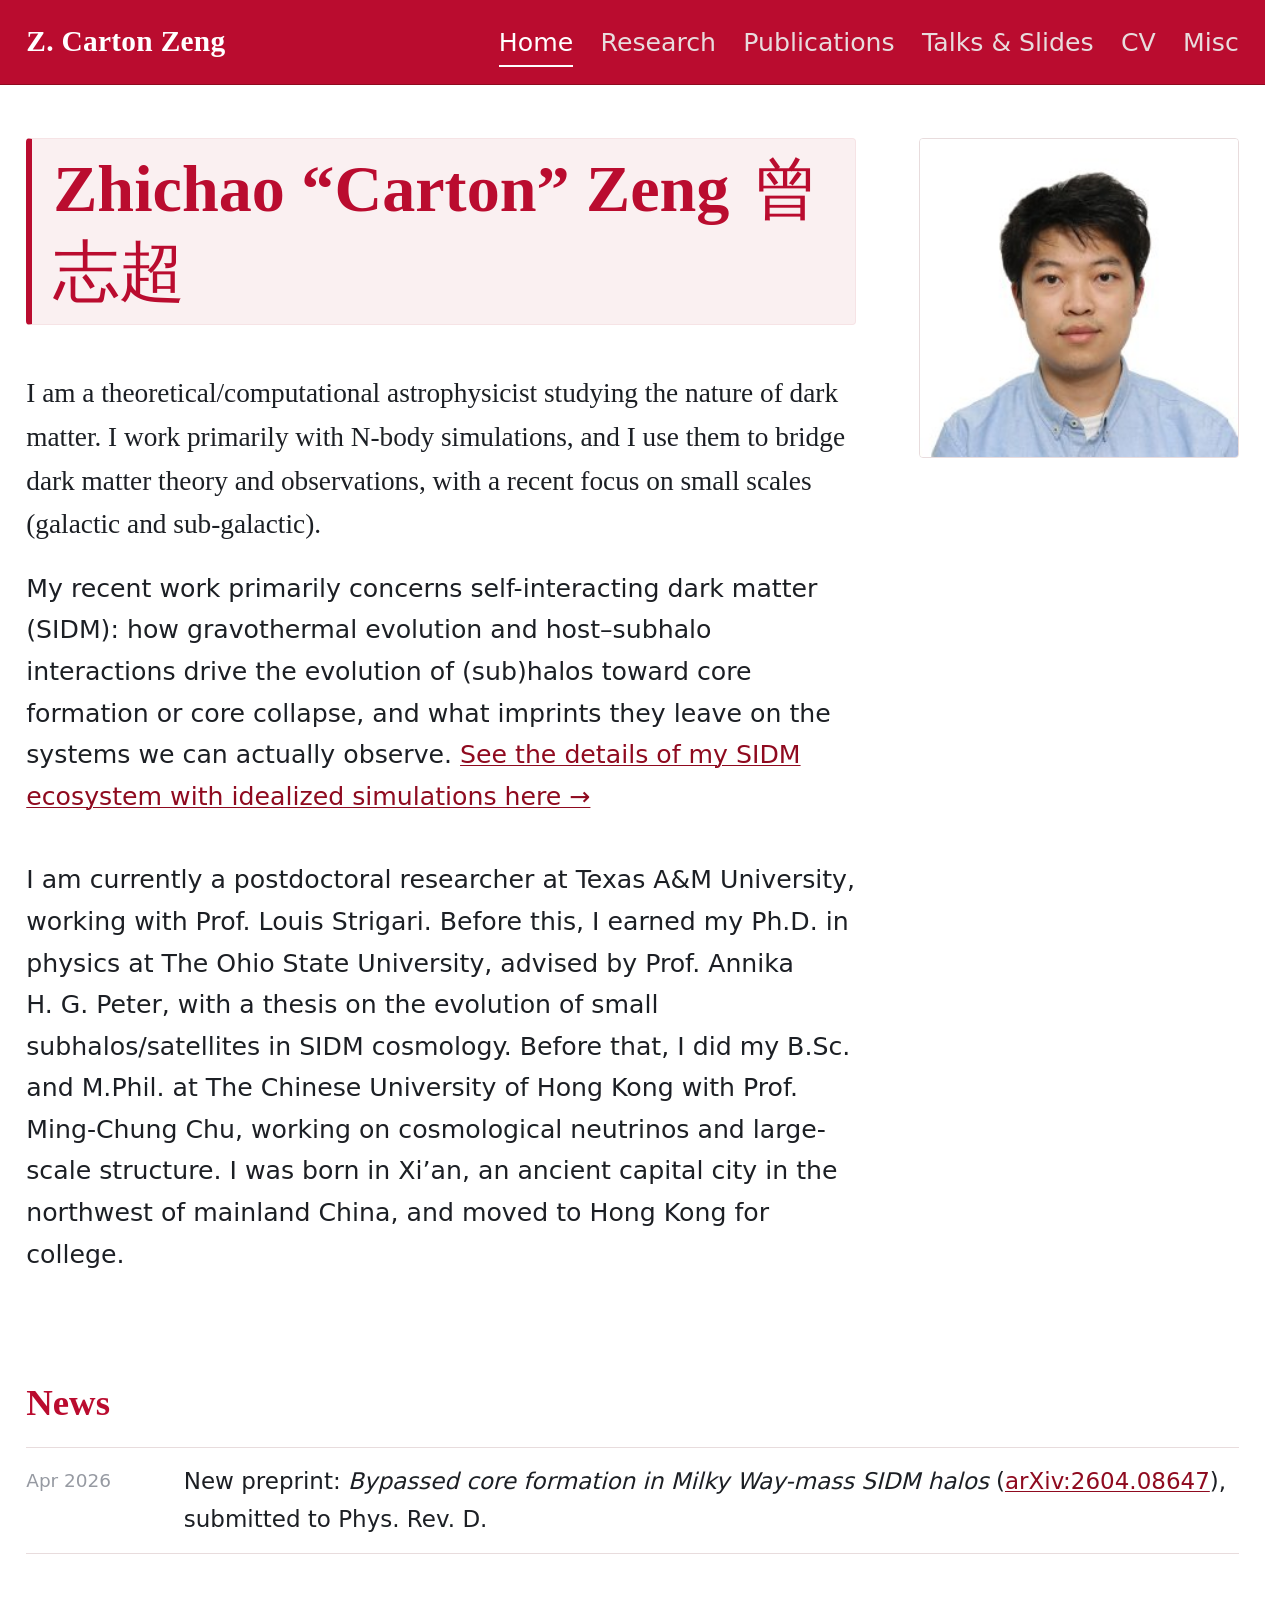
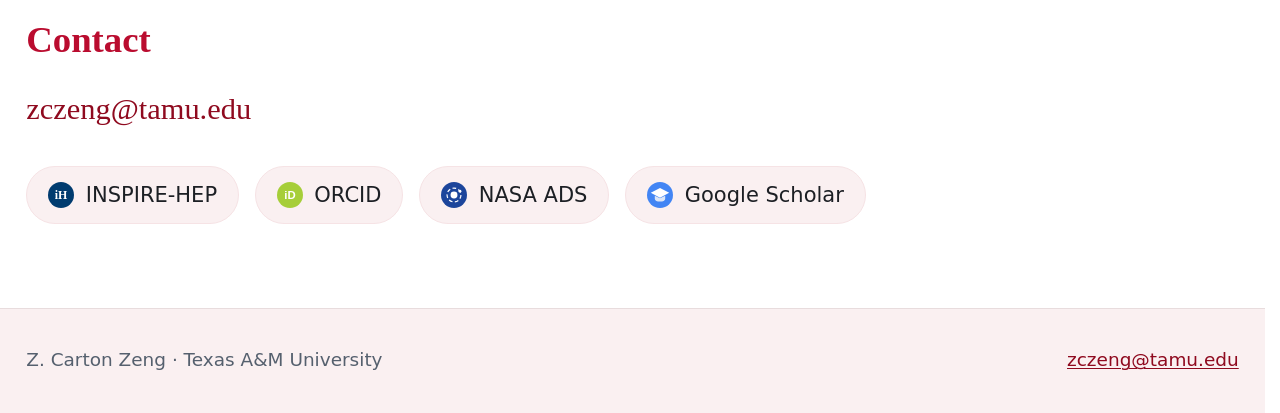
==== index.html @ 2c494b12 "Initial commit: static academic site (Home, Research, Publications, Talks, CV, Misc) Co-authored-by:" ====
<!DOCTYPE html>
<html lang="en">
<head>
<meta charset="utf-8">
<meta name="viewport" content="width=device-width, initial-scale=1">
<title>Z. Carton Zeng</title>
<meta name="description" content="Zhichao (Carton) Zeng — theoretical astrophysicist at Texas A&amp;M University studying self-interacting dark matter with simulations, bridging theory and observations of small-scale structure.">
<link rel="stylesheet" href="assets/css/site.css">
</head>
<body>

<header class="site-header">
  <div class="wrap-wide">
    <a class="brand" href="index.html">Z. Carton Zeng</a>
    <nav class="site-nav" aria-label="Main">
      <a href="index.html" aria-current="page">Home</a>
      <a href="research.html">Research</a>
      <a href="publications.html">Publications</a>
      <a href="talks.html">Talks &amp; Slides</a>
      <a href="cv.html">CV</a>
      <a href="misc.html">Misc</a>
    </nav>
  </div>
</header>

<main>
  <div class="wrap-wide">

    <section class="hero">
      <div>
        <h1>Zhichao &ldquo;Carton&rdquo; Zeng <span class="zh-name" lang="zh-Hans">曾志超</span></h1>

        <p class="hero-lede">
          I am a theoretical/computational astrophysicist studying the nature of dark
          matter. I work primarily with N-body simulations, and I use them to bridge
          dark matter theory and observations, with a recent focus on small scales
          (galactic and sub-galactic).
        </p>

        <p>
          My recent work primarily concerns self-interacting dark matter (SIDM): how
          gravothermal evolution and host&ndash;subhalo interactions drive the evolution
          of (sub)halos toward core formation or core collapse, and what imprints they
          leave on the systems we can actually observe.
          <a href="research.html">See the details of my SIDM ecosystem with idealized simulations here &rarr;</a>
        </p>

        <p>
          I am currently a postdoctoral researcher at Texas A&amp;M University, working with
          Prof. Louis Strigari. Before this, I earned my Ph.D. in physics at The Ohio State
          University, advised by Prof. Annika H.&nbsp;G. Peter, with a thesis on the evolution
          of small subhalos/satellites in SIDM cosmology. Before that, I did my B.Sc. and
          M.Phil. at The Chinese University of Hong Kong with Prof. Ming-Chung Chu, working
          on cosmological neutrinos and large-scale structure. I was born in Xi&rsquo;an, an
          ancient capital city in the northwest of mainland China, and moved to Hong Kong
          for college.
        </p>
      </div>
      <img class="portrait" src="assets/img/portrait.jpg" alt="Portrait of Zhichao Zeng">
    </section>

    <h2>News</h2>
    <ul class="news">
      <li>
        <time datetime="2026-04">Apr 2026</time>
        <span>New preprint: <em>Bypassed core formation in Milky Way-mass SIDM halos</em>
        (<a href="https://arxiv.org/abs/2604.08647">arXiv:2604.08647</a>), submitted to Phys. Rev. D.</span>
      </li>
    </ul>

    <h2 id="contact">Contact</h2>
    <p class="contact-email"><a href="mailto:zczeng@tamu.edu">zczeng@tamu.edu</a></p>

    <!-- Icons are hand-drawn inline approximations of each service's mark, so the
         page has no font or CDN dependency. Swap in official SVGs any time. -->
    <ul class="profile-links">
      <li>
        <a href="https://inspirehep.net/authors/1713307?ui-citation-summary=true">
          <svg viewBox="0 0 24 24" aria-hidden="true">
            <circle cx="12" cy="12" r="12" fill="#003b6f"></circle>
            <text x="12" y="16" text-anchor="middle" font-family="Georgia, serif"
                  font-size="11" font-weight="bold" fill="#ffffff">iH</text>
          </svg>
          INSPIRE-HEP
        </a>
      </li>
      <li>
        <a href="https://orcid.org/0000-0002-6008-5144">
          <svg viewBox="0 0 24 24" aria-hidden="true">
            <circle cx="12" cy="12" r="12" fill="#a6ce39"></circle>
            <text x="12" y="16" text-anchor="middle" font-family="Arial, sans-serif"
                  font-size="10.5" font-weight="bold" fill="#ffffff">iD</text>
          </svg>
          ORCID
        </a>
      </li>
      <li>
        <a href="https://ui.adsabs.harvard.edu/search/q=orcid%3A0000-0002-6008-5144&amp;sort=date+desc">
          <svg viewBox="0 0 24 24" aria-hidden="true">
            <circle cx="12" cy="12" r="12" fill="#1c459b"></circle>
            <circle cx="12" cy="12" r="3.2" fill="#ffffff"></circle>
            <circle cx="12" cy="12" r="6.4" fill="none" stroke="#ffffff" stroke-width="1.1"
                    stroke-dasharray="3.5 2.2"></circle>
            <circle cx="17.5" cy="8.5" r="1.3" fill="#ffffff"></circle>
          </svg>
          NASA ADS
        </a>
      </li>
      <li>
        <a href="https://scholar.google.com/citations?user=0csXgCMAAAAJ&amp;hl=en">
          <svg viewBox="0 0 24 24" aria-hidden="true">
            <circle cx="12" cy="12" r="12" fill="#4285f4"></circle>
            <polygon points="12,5.5 3.5,10 12,14.5 20.5,10" fill="#ffffff"></polygon>
            <path d="M7.2 12.6 v3 c0 1.4 2.1 2.5 4.8 2.5 s4.8 -1.1 4.8 -2.5 v-3
                     L12 15.1 Z" fill="#dce6f7"></path>
          </svg>
          Google Scholar
        </a>
      </li>
    </ul>

  </div>
</main>

<footer class="site-footer">
  <div class="wrap-wide">
    <span>Z. Carton Zeng &middot; Texas A&amp;M University</span>
    <span><a href="mailto:zczeng@tamu.edu">zczeng@tamu.edu</a></span>
  </div>
</footer>

</body>
</html>
---- assets/css/site.css ----
/* ==========================================================================
   Zhichao "Carton" Zeng — academic site
   Palette: OSU scarlet + warm gray (a red/gray identity), replacing the
   earlier CV navy blue.
   ========================================================================== */

:root {
  --blue: #ba0c2f;
  --blue-muted: #8f0a1f;
  --blue-soft: #f6e3e5;
  --blue-softer: #faf0f1;

  --ink: #1c1f24;
  --ink-muted: #55606e;
  --ink-faint: #969aa2;
  --rule: #e8dcdd;
  --bg: #ffffff;

  --serif: "Charter", "Bitstream Charter", "Sitka Text", Cambria, Georgia, "Times New Roman", serif;
  --sans: system-ui, -apple-system, "Segoe UI", Roboto, "Helvetica Neue", Arial, sans-serif;
  --mono: ui-monospace, SFMono-Regular, "Cascadia Mono", Consolas, monospace;

  /* Content column caps, in rem so they track the root font size below.
     The layout is fully fluid beneath these caps; they only stop text lines
     from growing unreadably long on big monitors. Widen or narrow the whole
     site by editing these two values. */
  --measure: 62rem;   /* ~1302px at the 21px root size */
  --wide: 90rem;      /* ~1890px */
}

*, *::before, *::after { box-sizing: border-box; }

/* Root font size: every rem-based size on the site scales from this one
   number, so "make everything bigger" is a one-line change. 131.25% = 21px
   (was 18px; bumped +3px / "3号" on request). */
html { font-size: 131.25%; -webkit-text-size-adjust: 100%; scroll-behavior: smooth; scrollbar-gutter: stable; }

body {
  margin: 0;
  background: var(--bg);
  color: var(--ink);
  font-family: var(--sans);
  font-size: calc(1rem + 2px); /* body text +2 on top of the root size */
  line-height: 1.65;
}

/* Anchor targets must clear the sticky header. */
:target { scroll-margin-top: 5.5rem; }

h1, h2, h3, h4 {
  font-family: var(--serif);
  color: var(--blue);
  line-height: 1.25;
  font-weight: 600;
}

/* Page titles: light filled box + dark blue text, distinct from the
   paper-section bars (those are translucent blue with white text). */
h1 {
  font-size: 3.15rem;
  display: inline-block;
  max-width: 100%;
  color: var(--blue);
  background: var(--blue-softer);
  border: 1px solid var(--blue-soft);
  border-left: 6px solid var(--blue);
  padding: .45rem 1.15rem .5rem 1rem;
  border-radius: 4px;
  margin: 0 0 1.15rem;
}
h2 { font-size: 1.75rem; margin: 3rem 0 1rem; }
h3 { font-size: 1.3rem; margin: 0 0 .35rem; color: var(--ink); }

.zh-name { font-weight: 500; margin-left: .35rem; }

a { color: var(--blue-muted); text-decoration-thickness: 1px; text-underline-offset: 2px; }
a:hover { color: var(--blue); }

p { margin: 0 0 1rem; }

hr.rule { border: 0; border-top: 1px solid var(--rule); margin: 3rem 0; }

/* --------------------------------------------------------------- layout -- */

.wrap { max-width: var(--measure); margin: 0 auto; padding: 0 1.25rem; }
.wrap-wide { max-width: var(--wide); margin: 0 auto; padding: 0 1.25rem; }

main { padding: 2.5rem 0 4rem; }

/* ------------------------------------------------------------ site nav -- */

.site-header {
  position: sticky;
  top: 0;
  z-index: 20;
  background: var(--blue);
  border-bottom: 1px solid var(--blue-muted);
}

.site-header .wrap-wide {
  display: flex;
  align-items: baseline;
  justify-content: space-between;
  gap: 1.5rem;
  flex-wrap: wrap;
  padding-top: .8rem;
  padding-bottom: .8rem;
}

.brand {
  font-family: var(--serif);
  font-size: 1.4rem;
  font-weight: 600;
  color: #ffffff;
  text-decoration: none;
  letter-spacing: .01em;
  white-space: nowrap;
}

.site-nav { display: flex; gap: 1.3rem; flex-wrap: wrap; }

.site-nav a {
  font-size: 1.2rem;
  color: #e8dcdd;
  text-decoration: none;
  padding-bottom: 2px;
  border-bottom: 2px solid transparent;
}

.site-nav a:hover { color: #ffffff; }
.site-nav a[aria-current="page"] { color: #ffffff; border-bottom-color: #ffffff; }

/* --------------------------------------------------------------- hero --- */

.hero { display: grid; grid-template-columns: 1fr 320px; gap: 3rem; align-items: start; }

.hero-lede {
  font-family: var(--serif);
  font-size: 1.3rem;
  line-height: 1.6;
  margin: 1.1rem 0 1rem;
}

/* Larger home-page body text with extra breathing room between paragraphs. */
.hero p:not(.hero-lede) {
  font-size: 1.2rem;
  margin-bottom: 2rem;
}

/* Prominent home-page links into the rest of the site. */
.cta-row { display: flex; flex-wrap: wrap; gap: 1rem; margin: 2.25rem 0 .5rem; }

.cta-row a {
  font-family: var(--serif);
  font-size: calc(1.35rem + 9px); /* home page section links; +5 then +4 */
  font-weight: 600;
  color: var(--blue);
  text-decoration: none;
  padding: .7rem 1.5rem;
  border: 1.5px solid var(--blue-soft);
  border-radius: 6px;
  background: var(--blue-softer);
}

.cta-row a:hover { border-color: var(--blue-muted); background: var(--blue-soft); }

.portrait {
  width: 100%;
  aspect-ratio: 1 / 1;
  object-fit: cover;
  border-radius: 4px;
  background: var(--blue-softer);
  border: 1px solid var(--rule);
}

/* ---------------------------------------------------------------- news -- */

.news { list-style: none; padding: 0; margin: 0; }

.news li {
  display: grid;
  grid-template-columns: 6.5rem 1fr;
  gap: 1rem;
  padding: .7rem 0;
  border-top: 1px solid var(--rule);
}

.news li:last-child { border-bottom: 1px solid var(--rule); }
.news time { color: var(--ink-faint); font-size: .88rem; padding-top: .15rem; }

/* ------------------------------------------------------------- contact -- */

.contact-email {
  font-family: var(--serif);
  font-size: 1.45rem;
  margin: 0 0 1.5rem;
}

.contact-email a { text-decoration: none; }
.contact-email a:hover { text-decoration: underline; }

.profile-links { display: flex; flex-wrap: wrap; gap: .75rem; list-style: none; padding: 0; margin: 0; }

.profile-links a {
  display: inline-flex;
  align-items: center;
  gap: .55rem;
  font-size: 1rem;
  padding: .5rem 1rem;
  border: 1px solid var(--blue-soft);
  border-radius: 999px;
  background: var(--blue-softer);
  text-decoration: none;
  color: var(--ink);
}

.profile-links a:hover { border-color: var(--blue-muted); background: var(--blue-soft); }
.profile-links svg { width: 26px; height: 26px; flex: none; }

/* ------------------------------------------------------------- roadmap -- */

.roadmap-figure { margin: 2rem 0 1rem; }

/* Cap near the site's wide column so the corridor between left and right
   boxes has room for edge labels. */
.roadmap-svg {
  width: 100%;
  max-width: 90rem;
  height: auto;
  display: block;
}

.rm-node rect {
  fill: #ffffff;
  stroke: var(--blue-muted);
  stroke-width: 1.5;
  transition: fill .15s ease, stroke-width .15s ease;
}

.rm-node--forthcoming rect { fill: var(--blue-softer); stroke-dasharray: 5 3; }

/* Dashed "side-question" node (open/exploratory, not a link). */
.rm-node--dashed rect {
  fill: #ffffff;
  stroke: var(--ink-faint);
  stroke-width: 1.5;
  stroke-dasharray: 6 5;
}
.rm-node--dashed text { font-family: var(--sans); fill: var(--ink-muted); font-weight: 500; }

/*
  IMPORTANT: do NOT set font-size in CSS px on these SVG texts.
  The SVG uses width:100% + viewBox, so <rect> coordinates scale with the
  page while CSS-px font-size stays fixed on screen. That made every previous
  "shrink the boxes / enlarge the text" pass look like it did nothing (or
  worse: boxes grew, text stayed tiny). Font sizes live as SVG attributes
  in user units so they scale with the geometry.
*/
.rm-node text { font-family: var(--sans); fill: var(--ink); font-weight: 600; }
.rm-node .rm-meta { font-weight: 400; fill: #1a56db; letter-spacing: .02em; }
.rm-node .rm-blurb { font-weight: 400; fill: var(--ink-muted); }
.rm-node { cursor: pointer; }
.rm-node:hover rect { fill: var(--blue-soft); stroke-width: 2.5; }
.rm-node:focus-visible rect { outline: 2px solid var(--blue); outline-offset: 3px; }

.rm-edge { fill: none; stroke: var(--ink-faint); stroke-width: 2.6; }
.rm-edge--dashed { stroke-dasharray: 6 5; }
.rm-edge-label { font-family: var(--mono); fill: var(--blue-muted); }

.roadmap-legend {
  display: flex;
  gap: 1.5rem;
  flex-wrap: wrap;
  font-size: 1rem;
  color: var(--ink-muted);
  margin-top: .5rem;
}

.roadmap-legend span { display: inline-flex; align-items: center; gap: .45rem; }

.legend-swatch { width: 22px; height: 12px; border: 1.5px solid var(--blue-muted); border-radius: 2px; background: #fff; }
.legend-swatch--ongoing { border-style: dashed; }

/* Narrow screens: the diagram is too dense to read, so swap in a linear
   version carrying the same links and the same connector labels. */
.roadmap-list { display: none; list-style: none; padding: 0; margin: 2rem 0; counter-reset: rm; }

.roadmap-list li { position: relative; padding: 0 0 0 1.75rem; margin-bottom: 1.4rem; border-left: 2px solid var(--blue-soft); padding-bottom: .3rem; }
.roadmap-list li::before {
  content: "";
  position: absolute;
  left: -7px; top: .45rem;
  width: 12px; height: 12px;
  border-radius: 50%;
  background: #fff;
  border: 2px solid var(--blue-muted);
}
.roadmap-list li.is-forthcoming::before { background: var(--blue-soft); }
.roadmap-list a { font-weight: 600; text-decoration: none; }
.roadmap-list .rm-list-meta { display: block; font-size: .85rem; color: #1a56db; }
.roadmap-list .rm-list-step { display: inline-block; font-family: var(--mono); font-size: 1rem; color: var(--blue-muted); background: var(--blue-softer); padding: .15rem .5rem; border-radius: 3px; margin-bottom: .25rem; }
.roadmap-list .rm-plus { font-size: 1.35em; font-weight: 700; color: var(--blue); }

/* --------------------------------------------------------------- paper -- */

.paper { padding-top: 1rem; margin-bottom: 3.5rem; }

/* Title spans the full wide column so its colored bar lines up with the
   figure row; meta and prose stay on a readable, wider-than-before column. */
.paper h3 { max-width: 100%; }
.paper .paper-meta,
.paper > p,
.paper .paper-points,
.paper-link-back { max-width: 80rem; }

.paper h3 {
  font-family: var(--serif);
  font-size: 1.75rem;
  color: #fff;
  background: rgba(186, 12, 47, 0.7);  /* scarlet at ~70% */
  padding: .65rem 1rem;
  border-radius: 4px;
  margin: 0 0 .7rem;
}
.paper h3 a { color: inherit; text-decoration: none; }
.paper h3 a:hover { text-decoration: underline; }

.paper-meta { font-size: 1.05rem; color: var(--ink-muted); margin: 0 0 1.1rem; }
.paper-meta strong { color: var(--ink); }

/* Lead-in sentence that links this paper back into the roadmap thread.
   Larger than body, still clearly below the section title (1.75rem). */
.paper-lede { font-weight: 600; color: var(--blue); margin-bottom: .7rem; font-size: 1.28rem; line-height: 1.45; }

/* Research-page opening: a short conversational paragraph (larger than the
   section body below); longer asides live in hover/focus cards on highlighted
   terms. */
.research-intro { max-width: 82rem; margin: 0 0 1.6rem; overflow: visible; font-size: 1.28rem; line-height: 1.6; }
.research-intro p { margin: 0; }

/* Closing pointer to the publications page, styled as a callout. */
.research-outro {
  max-width: 80rem;
  font-size: 1.15rem;
  background: var(--blue-softer);
  border: 1px solid var(--blue-soft);
  border-left: 4px solid var(--blue);
  border-radius: 4px;
  padding: .8rem 1.1rem;
  margin: 1.5rem 0 0;
}

/* Fluorescent highlighter for key phrases in the research intro. */
.hl {
  background: #fde68a;
  padding: .08em .18em;
  border-radius: 3px;
  box-decoration-break: clone;
  -webkit-box-decoration-break: clone;
}

.term {
  position: relative;
  color: var(--blue);
  font-weight: 600;
  border-bottom: 1.5px dotted var(--blue-muted);
  cursor: help;
}

/* Hover cards: warm paper tone + amber accent so they read as "notes",
   distinct from the site's blue prose. */
.term-tip {
  position: absolute;
  left: 0;
  top: calc(100% + .5rem);
  z-index: 30;
  width: max-content;
  max-width: min(30rem, 88vw);
  padding: .85rem 1rem;
  background: #fdfaf3;
  color: var(--ink);
  font-weight: 400;
  font-size: 1rem;
  line-height: 1.55;
  border: 1px solid #eadfc8;
  border-left: 4px solid #c9852b;
  border-radius: 4px;
  box-shadow: 0 10px 28px rgba(28, 31, 36, .14);
  opacity: 0;
  visibility: hidden;
  pointer-events: none;
  transform: translateY(.2rem);
  transition: opacity .14s ease, transform .14s ease, visibility .14s ease;
}

.term-tip--wide { max-width: min(38rem, 88vw); }

/* Q&A-style tooltip (dark matter). */
.term-tip--qa { max-width: min(32rem, 88vw); }

.term-tip-title {
  display: block;
  font-family: var(--sans);
  font-size: .78rem;
  font-weight: 700;
  text-transform: uppercase;
  letter-spacing: .07em;
  color: #a3671b;
  margin-bottom: .45rem;
}

.qa-q {
  display: block;
  font-family: var(--serif);
  font-size: 1.04rem;
  font-weight: 600;
  color: var(--blue);
  margin-top: .65rem;
}

.qa-a {
  display: block;
  font-family: var(--sans);
  font-size: 1rem;
  color: var(--ink);
  margin-top: .2rem;
}

.qa-a em { font-style: italic; color: var(--ink-muted); }

/* Bulleted list inside a tooltip (e.g. the "small-scale anomalies" rundown).
   Uses display:list-item on spans so it stays valid inside the inline .term-tip. */
.tip-list {
  display: block;
  margin: .25rem 0 0;
  padding: 0 0 0 1.15rem;
}
.tip-item {
  display: list-item;
  margin-bottom: .5rem;
  font-family: var(--sans);
  font-size: .98rem;
  line-height: 1.5;
  color: var(--ink);
}
.tip-item:last-child { margin-bottom: 0; }
.tip-item strong {
  font-family: var(--serif);
  font-weight: 600;
  color: var(--blue);
}

.term:hover .term-tip,
.term:focus .term-tip,
.term:focus-within .term-tip {
  opacity: 1;
  visibility: visible;
  pointer-events: auto;
  transform: translateY(0);
}

.term:focus { outline: 2px solid var(--blue-muted); outline-offset: 2px; }

/* Paper takeaways: short sentences, one result per bullet. */
.paper-points { margin: 0 0 1.1rem; padding-left: 1.4rem; }
.paper-points li { margin-bottom: .55rem; line-height: 1.55; }
.paper-points li:last-child { margin-bottom: 0; }

/* Two figures sit side by side by default; a block with three figures gets
   an explicit three-column row whose column widths give the middle figure a
   smaller footprint and the first figure a slightly larger one. */
.paper-figs { display: grid; grid-template-columns: repeat(2, 1fr); gap: 3px; margin: 0 0 1.1rem; }
.paper-figs.figs-3 { grid-template-columns: 1.05fr .85fr 1fr; }

/* 2310 block: fig. 1 widened +5% (1.05×1.05), fig. 3 narrowed −5% (1×0.95). */
.paper-figs.figs-3.figs-3--2310 { grid-template-columns: 1.1025fr .85fr .95fr; }

/* BH block: shrink fig. 1 & 3, enlarge the literature-review fig. 2. */
.paper-figs.figs-3.figs-3--bh { grid-template-columns: .9fr 1.25fr .9fr; }

.paper-figs figure { margin: 0; }

.paper-figs img {
  width: 100%;
  display: block;
  border-radius: 3px;
  background: var(--blue-softer);
  cursor: zoom-in;
}

/* 2412 block: two figures scaled down with room between them. Each figure is
   sized independently so the two (different aspect ratios) line up. */
.paper-figs.figs-2--2412 { gap: 2.5rem; }
.paper-figs.figs-2--2412 img { display: block; margin-inline: auto; }
.paper-figs.figs-2--2412 figure:first-child img { width: 75%; }
.paper-figs.figs-2--2412 figure:last-child img { width: 70%; }

/* Prominent source link under a figure row (e.g. the full tidal-track catalog).
   Styled as a distinct green badge so it reads as a "more data" link rather
   than a plain text link. */
.paper-figs-source {
  margin: 0 0 1.1rem;
  font-size: 1.05rem;
  font-weight: 600;
}
.paper-figs-source a {
  display: inline-block;
  color: #1e6e56;
  background: #eaf4ef;
  border: 1px solid #c4e0d2;
  border-radius: 4px;
  padding: .35rem .7rem;
  text-decoration: none;
}
.paper-figs-source a:hover { background: #dceae2; color: #14503f; text-decoration: underline; }

/* Figure number tag under each image, colored to match the in-text references. */
.fig-tag {
  display: block;
  text-align: center;
  margin-top: .45rem;
  font-size: .92rem;
  font-weight: 600;
}

.paper-link-back { font-size: .85rem; }

/* Standalone full-figure page (e.g. the 2412 tidal-track catalog). */
.tracks-figure { margin: 1.5rem 0 1rem; }
.tracks-figure img {
  width: 100%;
  max-width: 62rem;
  display: block;
  border-radius: 3px;
  background: var(--blue-softer);
  border: 1px solid var(--rule);
  cursor: zoom-in;
}
.tracks-figure figcaption {
  max-width: 62rem;
  font-size: .85rem;
  color: var(--ink-muted);
  margin-top: .55rem;
  text-align: center;
}

/* In-text references to the figure row (left / middle / right), color-coded
   so a reader can jump from a takeaway bullet to the matching figure. */
.fig-ref {
  font-weight: 600;
  font-size: .95em;
  white-space: nowrap;
  border-radius: 3px;
  padding: .04rem .42rem;
}
.fig-ref-left   { color: var(--blue);       background: var(--blue-soft); }
.fig-ref-middle { color: #7a4f00;            background: #faf0d7; }
.fig-ref-right  { color: #5b3e8a;            background: #efeaf7; }

/* ------------------------------------------------------------- wordcloud */

.wordcloud {
  margin: 0 0 2.5rem;
  padding: 1rem;
  border: 1px solid var(--rule);
  border-radius: 4px;
  background: var(--blue-softer);
}

.wordcloud img, .wordcloud svg { width: 100%; height: auto; display: block; }
.wordcloud figcaption { font-size: .82rem; color: var(--ink-muted); margin-top: .6rem; text-align: center; }

/* ------------------------------------------------------- publications --- */

.pub-group-head { display: flex; align-items: baseline; justify-content: space-between; gap: 1rem; flex-wrap: wrap; }
.pub-group-head h2 { margin-bottom: .35rem; }
.pub-count { font-size: .85rem; color: var(--ink-muted); }

/* Month/year stamp used on Publications and CV. */
.page-updated {
  font-size: .92rem;
  color: var(--ink-muted);
  margin: .15rem 0 1.25rem;
}

ol.pubs { padding-left: 1.6rem; margin: 0; }

ol.pubs li { margin-bottom: 1.2rem; line-height: 1.55; }
ol.pubs .pub-title { font-weight: 600; text-decoration: none; }
ol.pubs .pub-title:hover { text-decoration: underline; }
ol.pubs .pub-authors { color: var(--ink-muted); }
ol.pubs .pub-authors strong { color: var(--ink); }
ol.pubs .pub-venue { color: var(--ink-muted); }
ol.pubs .pub-tag {
  font-size: .74rem;
  text-transform: uppercase;
  letter-spacing: .05em;
  color: var(--blue-muted);
  background: var(--blue-softer);
  border: 1px solid var(--blue-soft);
  border-radius: 3px;
  padding: .05rem .4rem;
  white-space: nowrap;
}

/* The record I treat as the reference gets visual priority over the others. */
.pub-source-primary {
  font-weight: 600;
  background: var(--blue-softer);
  border: 1px solid var(--blue-soft);
  border-radius: 4px;
  padding: .1rem .5rem;
  text-decoration: none;
}
.pub-source-primary:hover { border-color: var(--blue-muted); }

/* ------------------------------------------------------------- talks ---- */

.talk-group { margin-bottom: 2.5rem; }
.talk-group h3 {
  font-family: var(--serif);
  color: #5b3e8a;
  font-size: 1.3rem;
  margin-bottom: .75rem;
  background: rgba(91, 62, 138, 0.10);
  padding: .5rem .8rem;
  border-radius: 4px;
}

ul.talks { list-style: none; padding: 0; margin: 0; }

ul.talks li {
  display: grid;
  grid-template-columns: 1fr auto;
  gap: .5rem 1.25rem;
  padding: .55rem 0;
  border-top: 1px solid var(--rule);
  align-items: baseline;
}

ul.talks li:last-child { border-bottom: 1px solid var(--rule); }
ul.talks .talk-kind { font-size: .78rem; text-transform: uppercase; letter-spacing: .05em; color: var(--blue-muted); }
ul.talks .talk-date { color: var(--ink-faint); font-size: .88rem; white-space: nowrap; }
ul.talks .slides-link {
  display: inline-block;
  font-size: 1.05rem;
  font-weight: 600;
  color: var(--blue);
  background: var(--blue-soft);
  border: 1.5px solid var(--blue-muted);
  border-radius: 5px;
  padding: .18rem .7rem;
  margin: .45rem .5rem 0 0;
  text-decoration: none;
}
ul.talks .slides-link:hover { background: var(--blue); color: #fff; }

/* ---------------------------------------------------------------- cv ---- */

.cv-actions { display: flex; gap: .75rem; flex-wrap: wrap; margin-bottom: 1.5rem; }

.btn {
  display: inline-block;
  padding: .5rem 1.1rem;
  border-radius: 4px;
  background: var(--blue);
  color: #fff;
  text-decoration: none;
  font-size: .92rem;
}

.btn:hover { background: var(--blue-muted); color: #fff; }
.btn--ghost { background: transparent; color: var(--blue); border: 1px solid var(--blue-soft); }
.btn--ghost:hover { background: var(--blue-softer); color: var(--blue); }

.pdf-frame { width: 100%; height: 85vh; min-height: 520px; border: 1px solid var(--rule); border-radius: 4px; }

/* --------------------------------------------------------------- misc --- */

.misc-lede {
  font-family: var(--serif);
  font-size: 1.2rem;
  line-height: 1.6;
  margin: 1rem 0 2rem;
}

/* Slightly larger, serif body paragraphs on the Misc page. */
.misc-note {
  font-family: var(--serif);
  font-size: 1.25rem;
  line-height: 1.6;
}

.back-link {
  font-size: 1rem;
  margin: 1.5rem 0 .75rem;
}

.back-link a { color: var(--ink-muted); text-decoration: none; }

.back-link a:hover { color: var(--blue); }

/* ------------------------------------------------------------- footer --- */

.site-footer {
  border-top: 1px solid var(--rule);
  padding: 1.75rem 0;
  font-size: .88rem;
  color: var(--ink-muted);
  background: var(--blue-softer);
}

.site-footer .wrap-wide { display: flex; justify-content: space-between; gap: 1rem; flex-wrap: wrap; }

/* ---------------------------------------------------------- responsive -- */

@media (max-width: 1100px) {
  /* The three-figure row is only legible on wide columns; below this width
     let the figures wrap naturally. */
  .paper-figs,
  .paper-figs.figs-3 { grid-template-columns: repeat(auto-fit, minmax(260px, 1fr)); }
}

@media (max-width: 760px) {
  html { font-size: 118.75%; }  /* ~19px on phones; tracks the +3px bump */
  h1 { font-size: 2.35rem; }
  .hero { grid-template-columns: 1fr; gap: 1.5rem; }
  .portrait { max-width: 200px; }
  .contact-grid { grid-template-columns: 1fr; }
  .stats { gap: 1.5rem; }
  .news li { grid-template-columns: 1fr; gap: .1rem; }
  .roadmap-figure { display: none; }
  .roadmap-list { display: block; }
  .paper-figs,
  .paper-figs.figs-3 { grid-template-columns: 1fr; }
  ul.talks li { grid-template-columns: 1fr; }
}

@media (prefers-reduced-motion: reduce) {
  html { scroll-behavior: auto; }
  * { transition: none !important; }
}

/* ------------------------------------------------------ figure lightbox -- */

.fig-lightbox {
  position: fixed;
  inset: 0;
  z-index: 100;
  display: flex;
  flex-direction: column;
  align-items: center;
  justify-content: flex-start;
  gap: .75rem;
  padding: 2.5rem 1.25rem 1.5rem;
  background: rgba(12, 16, 24, .82);
  backdrop-filter: blur(4px);
  cursor: zoom-out;
  overflow: auto;
}

.fig-lightbox[hidden] { display: none !important; }

.fig-lightbox-img {
  /* Sized in JS to naturalWidth/Height × 1.2; scroll if larger than the viewport. */
  width: auto;
  height: auto;
  max-width: none;
  max-height: none;
  border-radius: 3px;
  background: #fff;
  box-shadow: 0 8px 40px rgba(0, 0, 0, .45);
  cursor: default;
}

.fig-lightbox-close {
  position: absolute;
  top: .7rem;
  right: 1rem;
  border: 0;
  background: transparent;
  color: #fff;
  font-size: 2rem;
  line-height: 1;
  cursor: pointer;
  padding: .25rem .5rem;
}

.fig-lightbox-close:hover { color: #e8dcdd; }

.fig-lightbox-hint {
  margin: 0;
  font-size: .82rem;
  color: rgba(255, 255, 255, .7);
}

body.fig-lightbox-open { overflow: hidden; }
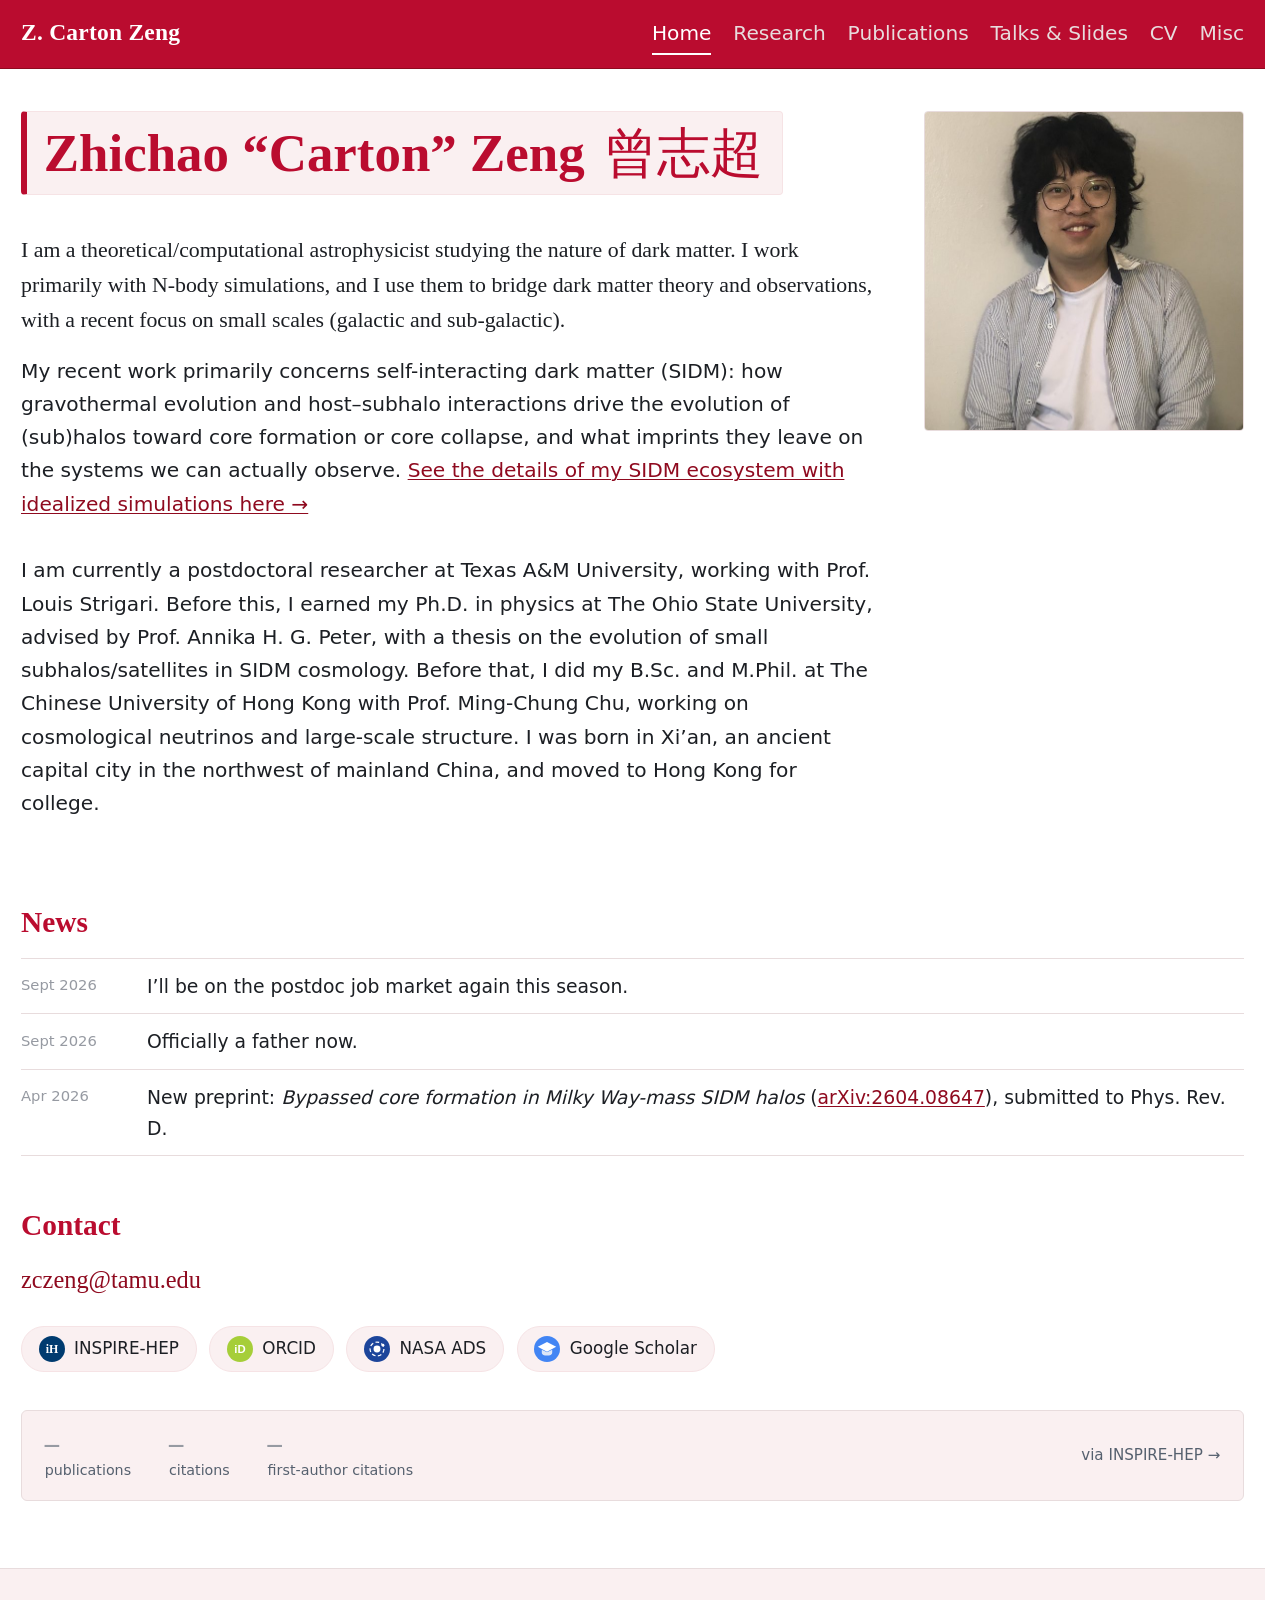
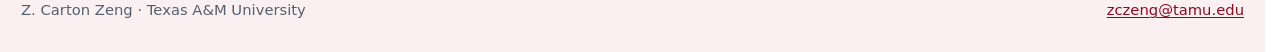
==== commit b3533661: "Add job-market/father news and live INSPIRE-HEP metrics Co-authored-by: Cursor <cursoragent@cursor.c" ====
--- a/index.html
+++ b/index.html
@@ -62,6 +62,14 @@
     <h2>News</h2>
     <ul class="news">
       <li>
+        <time datetime="2026-09">Sept 2026</time>
+        <span>I&rsquo;ll be on the postdoc job market again this season.</span>
+      </li>
+      <li>
+        <time datetime="2026-09">Sept 2026</time>
+        <span>Officially a father now.</span>
+      </li>
+      <li>
         <time datetime="2026-04">Apr 2026</time>
         <span>New preprint: <em>Bypassed core formation in Milky Way-mass SIDM halos</em>
         (<a href="https://arxiv.org/abs/2604.08647">arXiv:2604.08647</a>), submitted to Phys. Rev. D.</span>
@@ -119,6 +127,24 @@
       </li>
     </ul>
 
+    <div class="metrics" id="inspire-metrics">
+      <div class="metrics-stats">
+        <div class="metric">
+          <strong class="metric-value" data-metric="papers">&ndash;</strong>
+          <span class="metric-label">publications</span>
+        </div>
+        <div class="metric">
+          <strong class="metric-value" data-metric="citations">&ndash;</strong>
+          <span class="metric-label">citations</span>
+        </div>
+        <div class="metric">
+          <strong class="metric-value" data-metric="first-author">&ndash;</strong>
+          <span class="metric-label">first-author citations</span>
+        </div>
+      </div>
+      <a class="metrics-src" href="https://inspirehep.net/authors/1713307?ui-citation-summary=true" target="_blank" rel="noopener">via INSPIRE-HEP &rarr;</a>
+    </div>
+
   </div>
 </main>
 
@@ -129,5 +155,7 @@
   </div>
 </footer>
 
+<script src="assets/js/inspire-metrics.js" defer></script>
+
 </body>
 </html>
--- a/assets/css/site.css
+++ b/assets/css/site.css
@@ -31,9 +31,9 @@
 *, *::before, *::after { box-sizing: border-box; }
 
 /* Root font size: every rem-based size on the site scales from this one
-   number, so "make everything bigger" is a one-line change. 131.25% = 21px
-   (was 18px; bumped +3px / "3号" on request). */
-html { font-size: 131.25%; -webkit-text-size-adjust: 100%; scroll-behavior: smooth; scrollbar-gutter: stable; }
+   number, so "make everything bigger/smaller" is a one-line change.
+   105% = 16.8px = 80% of the earlier 21px root. */
+html { font-size: 105%; -webkit-text-size-adjust: 100%; scroll-behavior: smooth; scrollbar-gutter: stable; }
 
 body {
   margin: 0;
@@ -216,6 +216,50 @@
 
 .profile-links a:hover { border-color: var(--blue-muted); background: var(--blue-soft); }
 .profile-links svg { width: 26px; height: 26px; flex: none; }
+
+/* -------------------------------------------------------------- metrics -- */
+
+/* Live publication/citation stats pulled from INSPIRE-HEP. */
+.metrics {
+  margin: 2.25rem 0 0;
+  display: flex;
+  align-items: center;
+  justify-content: space-between;
+  gap: 1.5rem 2rem;
+  flex-wrap: wrap;
+  padding: 1rem 1.35rem;
+  border: 1px solid var(--rule);
+  border-radius: 6px;
+  background: var(--blue-softer);
+}
+
+.metrics-stats { display: flex; gap: 2.25rem; flex-wrap: wrap; }
+
+.metric { display: flex; flex-direction: column; align-items: flex-start; }
+
+.metric-value {
+  font-family: var(--serif);
+  font-size: 1.7rem;
+  font-weight: 600;
+  line-height: 1.1;
+  color: var(--blue);
+}
+
+.metric-label { font-size: .85rem; color: var(--ink-muted); }
+
+.metrics-src {
+  font-size: .9rem;
+  color: var(--ink-muted);
+  text-decoration: none;
+  white-space: nowrap;
+}
+
+.metrics-src:hover { color: var(--blue); }
+
+/* While loading (or if the API is unreachable), keep the placeholder dashes
+   but de-emphasise the block so it never looks broken. */
+.metrics.is-error .metric-value { color: var(--ink-faint); }
+
 
 /* ------------------------------------------------------------- roadmap -- */
 
@@ -691,6 +735,22 @@
   line-height: 1.6;
 }
 
+/* Closing sign-off on the Misc page: quiet, serif italic in muted gray. */
+.misc-signoff {
+  font-family: var(--serif);
+  font-style: italic;
+  font-size: 1.3rem;
+  line-height: 1.6;
+  text-align: center;
+  color: var(--ink-muted);
+  margin: 2.5rem auto 1rem;
+  max-width: 52em;
+}
+
+/* Section heading that doubles as a link (the joke archive entry). */
+h2 a { color: inherit; text-decoration: none; }
+h2 a:hover { color: var(--blue); text-decoration: underline; }
+
 .back-link {
   font-size: 1rem;
   margin: 1.5rem 0 .75rem;
@@ -722,7 +782,7 @@
 }
 
 @media (max-width: 760px) {
-  html { font-size: 118.75%; }  /* ~19px on phones; tracks the +3px bump */
+  html { font-size: 95%; }  /* ~15.2px on phones; 80% of the earlier 19px */
   h1 { font-size: 2.35rem; }
   .hero { grid-template-columns: 1fr; gap: 1.5rem; }
   .portrait { max-width: 200px; }
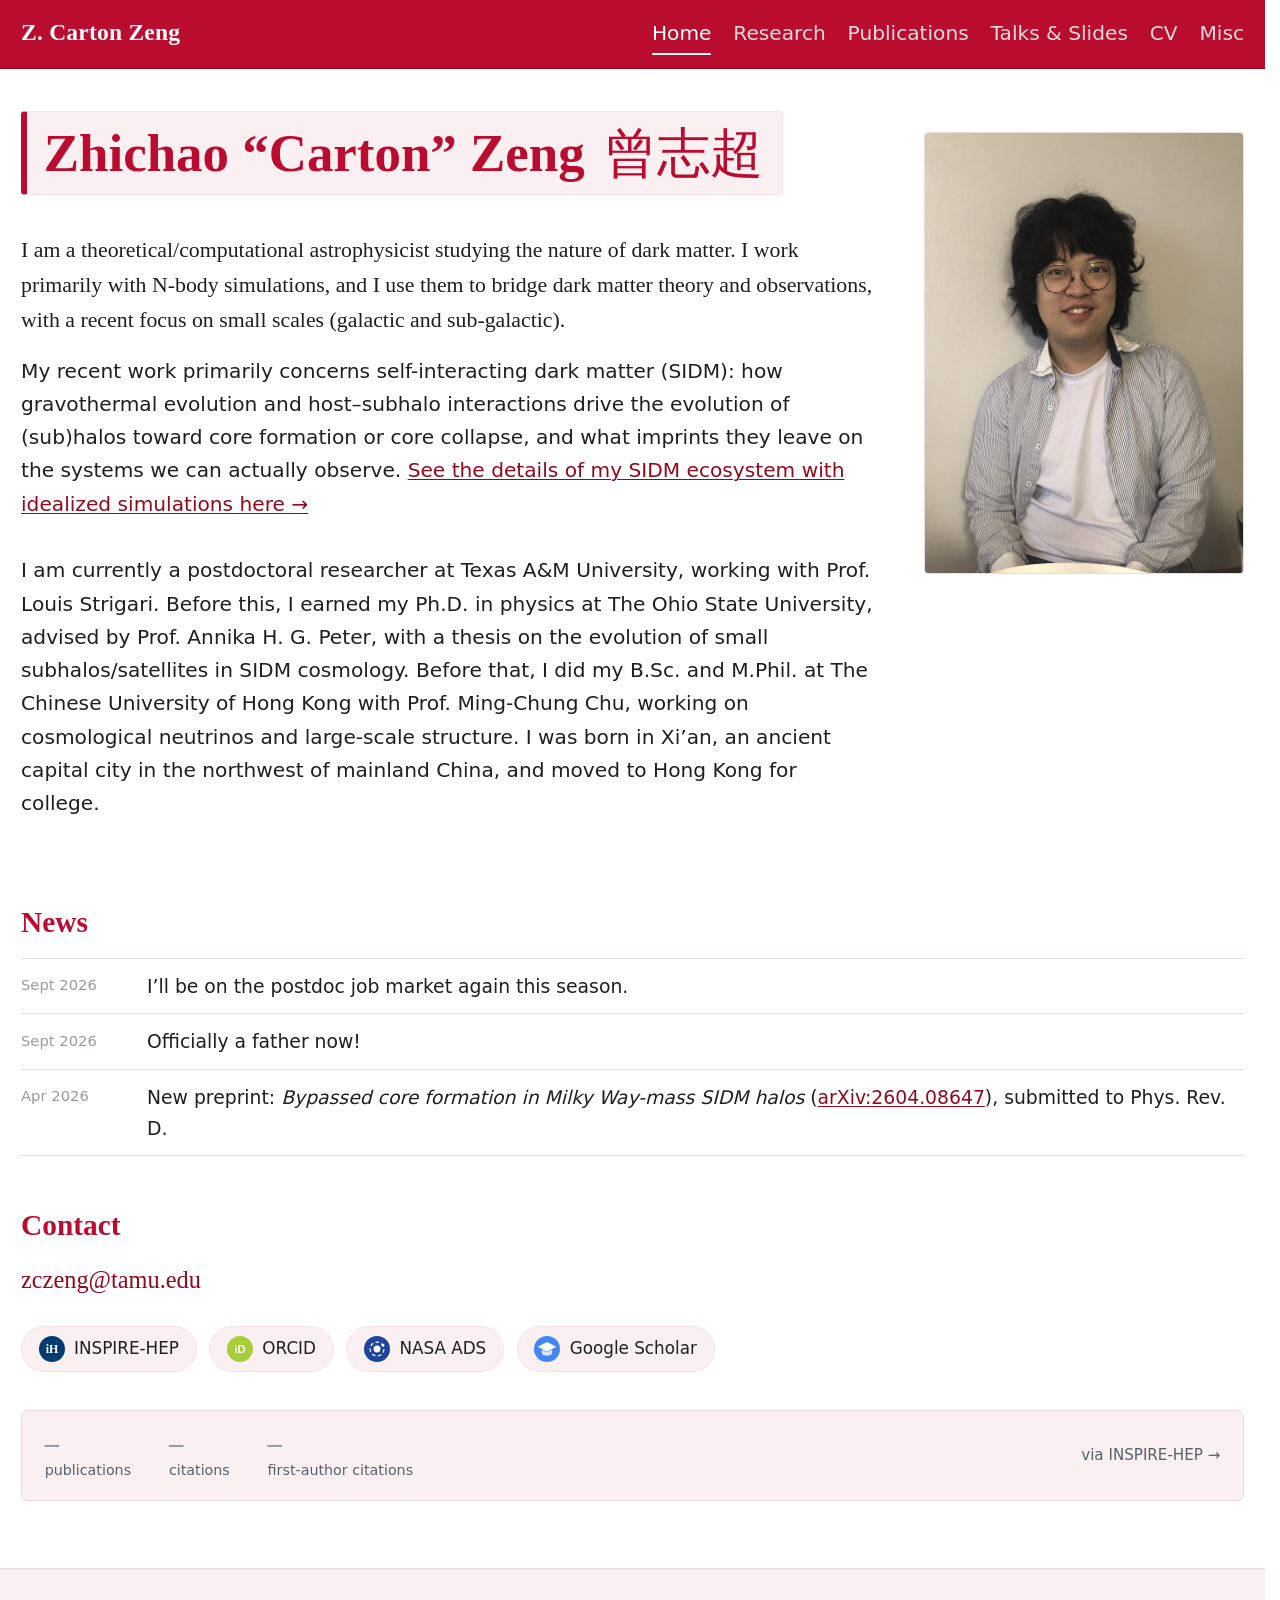
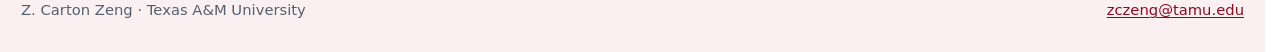
==== commit c46df5bb: "Uncrop portrait and add exclamation to father news Co-authored-by: Cursor <cursoragent@cursor.com>" ====
--- a/index.html
+++ b/index.html
@@ -67,7 +67,7 @@
       </li>
       <li>
         <time datetime="2026-09">Sept 2026</time>
-        <span>Officially a father now.</span>
+        <span>Officially a father now!</span>
       </li>
       <li>
         <time datetime="2026-04">Apr 2026</time>
@@ -127,7 +127,7 @@
       </li>
     </ul>
 
-    <div class="metrics" id="inspire-metrics">
+    <div class="metrics" data-metrics>
       <div class="metrics-stats">
         <div class="metric">
           <strong class="metric-value" data-metric="papers">&ndash;</strong>
--- a/assets/css/site.css
+++ b/assets/css/site.css
@@ -166,11 +166,11 @@
 
 .portrait {
   width: 100%;
-  aspect-ratio: 1 / 1;
-  object-fit: cover;
+  height: auto;
   border-radius: 4px;
   background: var(--blue-softer);
   border: 1px solid var(--rule);
+  margin-top: 1.25rem;
 }
 
 /* ---------------------------------------------------------------- news -- */
@@ -259,6 +259,9 @@
 /* While loading (or if the API is unreachable), keep the placeholder dashes
    but de-emphasise the block so it never looks broken. */
 .metrics.is-error .metric-value { color: var(--ink-faint); }
+
+/* Inline live metrics sentence on the Publications page. */
+.pub-live.is-error { opacity: .55; }
 
 
 /* ------------------------------------------------------------- roadmap -- */
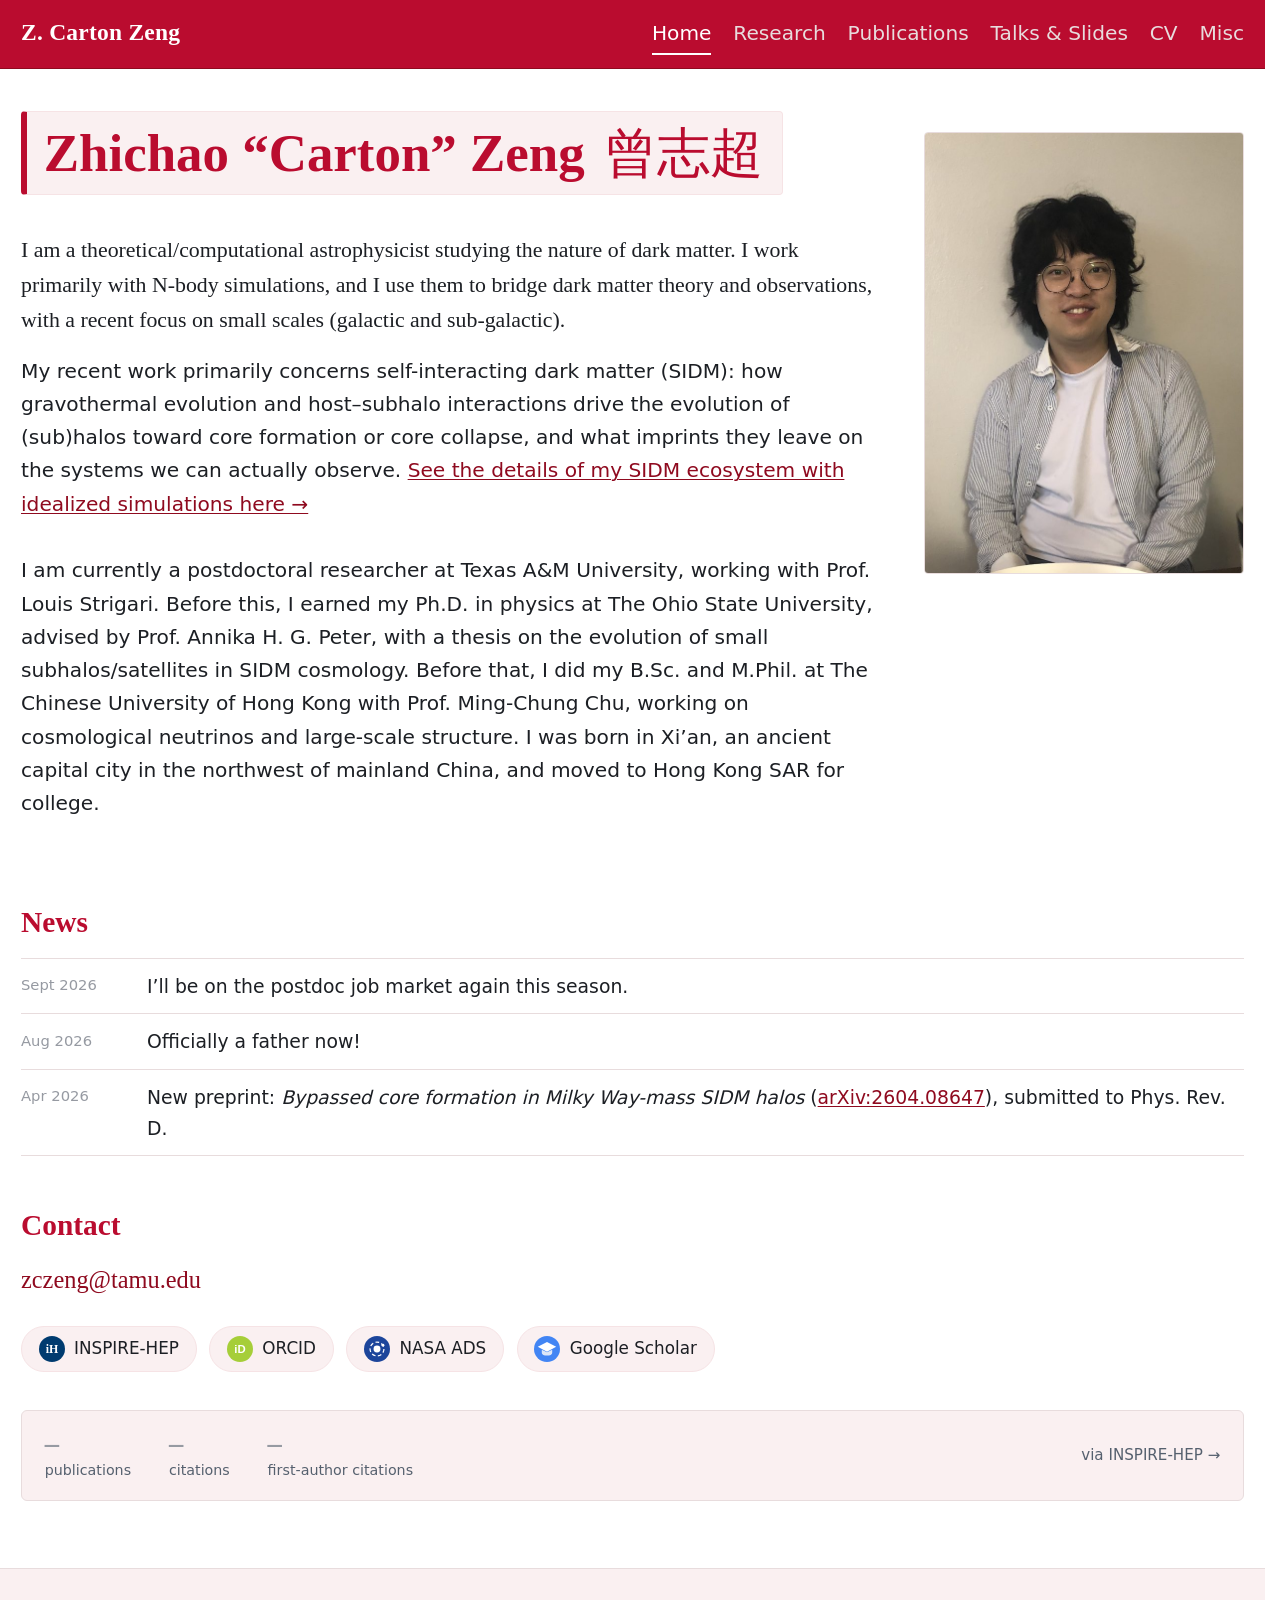
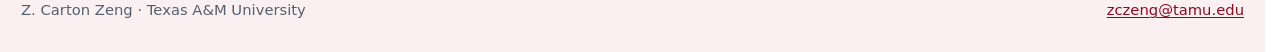
==== commit 1f0ca2d1: "Update father news to Aug and Hong Kong SAR wording Co-authored-by: Cursor <cursoragent@cursor.com>" ====
--- a/index.html
+++ b/index.html
@@ -52,7 +52,7 @@
           of small subhalos/satellites in SIDM cosmology. Before that, I did my B.Sc. and
           M.Phil. at The Chinese University of Hong Kong with Prof. Ming-Chung Chu, working
           on cosmological neutrinos and large-scale structure. I was born in Xi&rsquo;an, an
-          ancient capital city in the northwest of mainland China, and moved to Hong Kong
+          ancient capital city in the northwest of mainland China, and moved to Hong Kong SAR
           for college.
         </p>
       </div>
@@ -66,7 +66,7 @@
         <span>I&rsquo;ll be on the postdoc job market again this season.</span>
       </li>
       <li>
-        <time datetime="2026-09">Sept 2026</time>
+        <time datetime="2026-08">Aug 2026</time>
         <span>Officially a father now!</span>
       </li>
       <li>
--- a/assets/css/site.css
+++ b/assets/css/site.css
@@ -751,8 +751,25 @@
 }
 
 /* Section heading that doubles as a link (the joke archive entry). */
-h2 a { color: inherit; text-decoration: none; }
-h2 a:hover { color: var(--blue); text-decoration: underline; }
+h2 a { color: inherit; text-decoration: underline; }
+h2 a:hover { color: var(--blue); }
+
+/* Small gray italic hint next to a linked heading. */
+/* Linked section heading with a margin-note style hint (the joke archive
+   entry). The hint sits in the left margin, outside the content column. */
+.jokes-title { position: relative; }
+
+.jokes-hint {
+  position: absolute;
+  right: 100%;
+  margin-right: .9rem;
+  font-family: var(--sans);
+  font-style: italic;
+  font-size: .85rem;
+  font-weight: 400;
+  color: var(--ink-muted);
+  white-space: nowrap;
+}
 
 .back-link {
   font-size: 1rem;
@@ -797,6 +814,15 @@
   .paper-figs,
   .paper-figs.figs-3 { grid-template-columns: 1fr; }
   ul.talks li { grid-template-columns: 1fr; }
+}
+
+/* Narrower viewports: the content column reaches the viewport edges, so the
+   margin-note hint would overflow the screen. Pull it back inline. */
+@media (max-width: 80rem) {
+  .jokes-hint {
+    position: static;
+    margin-right: .6rem;
+  }
 }
 
 @media (prefers-reduced-motion: reduce) {
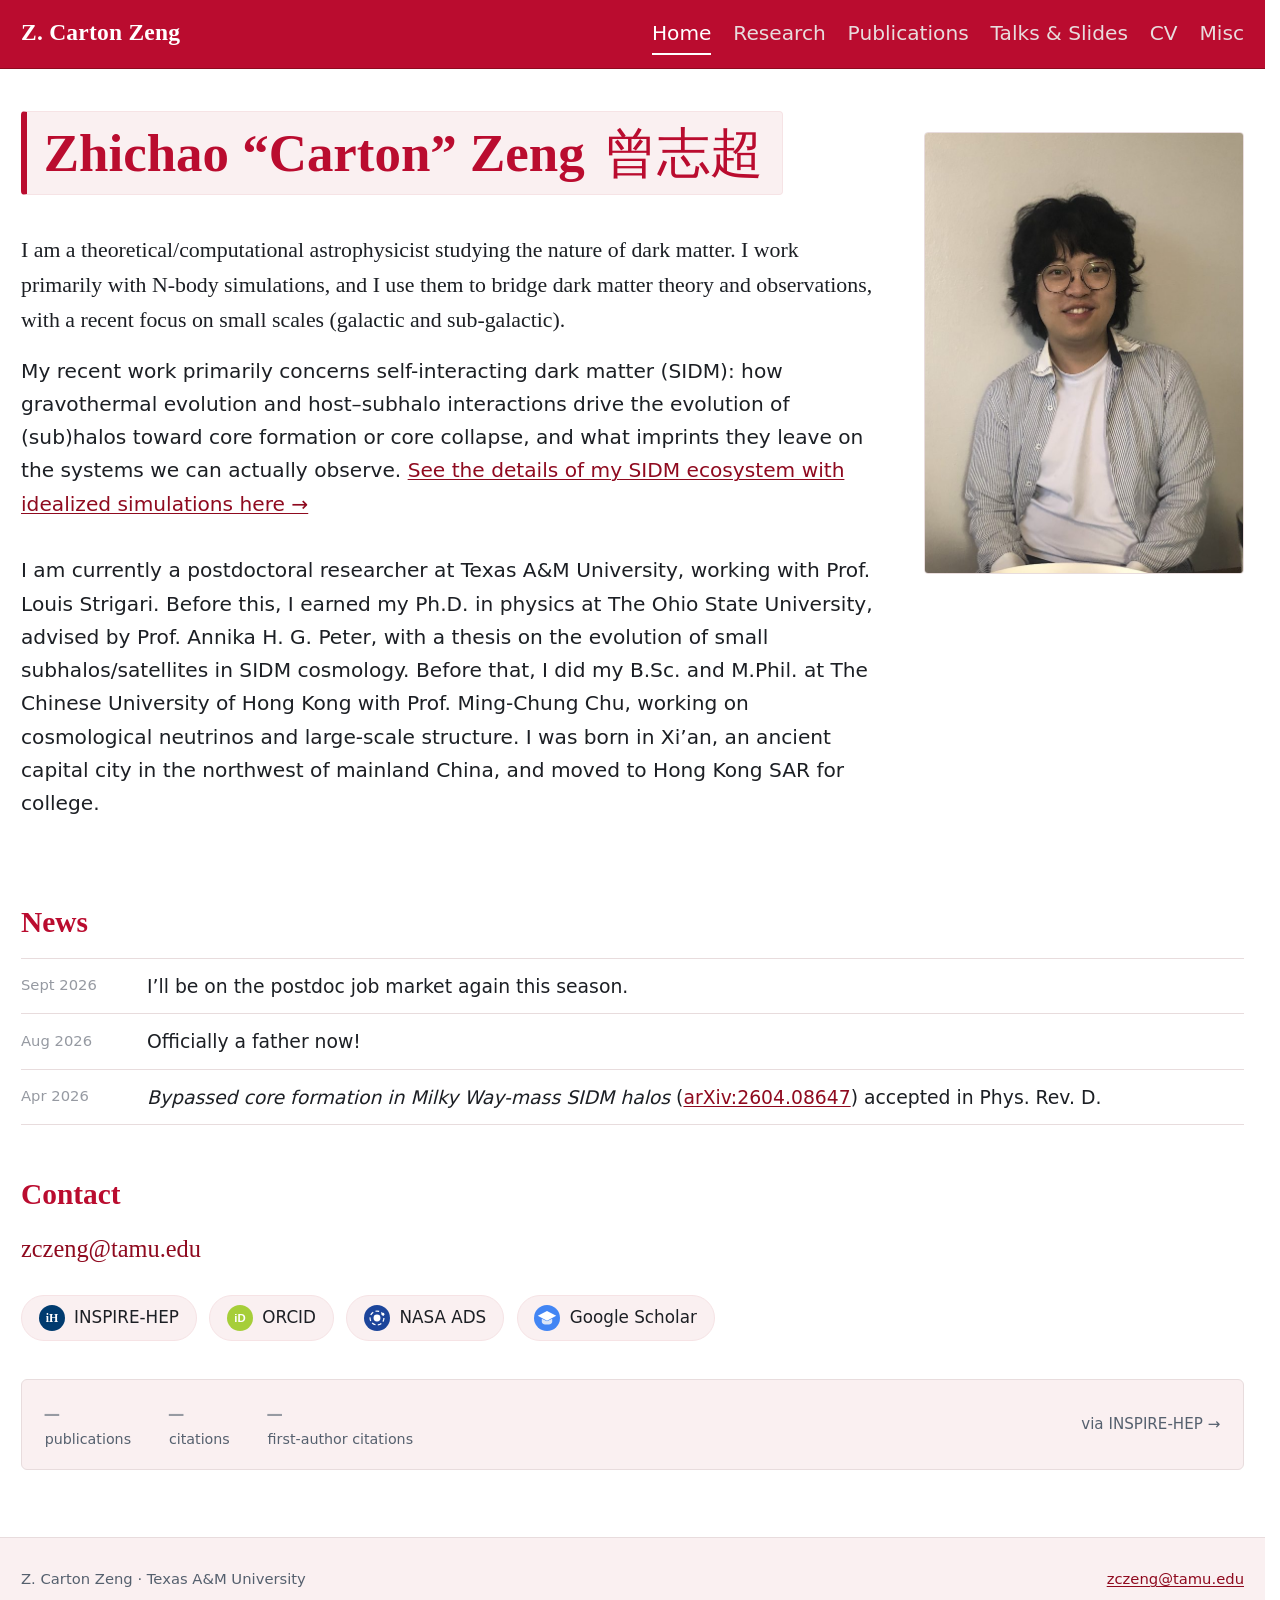
==== commit 9b2387ed: "Update CV and mark arXiv:2604.08647 as Phys. Rev. D. Co-authored-by: Cursor <cursoragent@cursor.com>" ====
--- a/index.html
+++ b/index.html
@@ -5,6 +5,34 @@
 <meta name="viewport" content="width=device-width, initial-scale=1">
 <title>Z. Carton Zeng</title>
 <meta name="description" content="Zhichao (Carton) Zeng — theoretical astrophysicist at Texas A&amp;M University studying self-interacting dark matter with simulations, bridging theory and observations of small-scale structure.">
+<link rel="canonical" href="https://cartonzeng.github.io/">
+<script type="application/ld+json">
+{
+  "@context": "https://schema.org",
+  "@type": "Person",
+  "name": "Zhichao (Carton) Zeng",
+  "alternateName": ["Carton Zeng", "Zhichao Zeng", "曾志超"],
+  "givenName": "Zhichao",
+  "additionalName": "Carton",
+  "familyName": "Zeng",
+  "jobTitle": "Postdoctoral Research Associate",
+  "email": "zczeng@tamu.edu",
+  "affiliation": {
+    "@type": "Organization",
+    "name": "Texas A&M University",
+    "url": "https://www.tamu.edu/"
+  },
+  "url": "https://cartonzeng.github.io/",
+  "sameAs": [
+    "https://scholar.google.com/citations?user=0csXgCMAAAAJ&hl=en",
+    "https://inspirehep.net/authors/1713307",
+    "https://orcid.org/0000-0002-6008-5144",
+    "https://artsci.tamu.edu/physics-astronomy/contact/profiles/zhichao-zeng.html",
+    "https://ccapp.osu.edu/people/zeng.408",
+    "https://github.com/CartonZeng"
+  ]
+}
+</script>
 <link rel="stylesheet" href="assets/css/site.css">
 </head>
 <body>
@@ -71,8 +99,8 @@
       </li>
       <li>
         <time datetime="2026-04">Apr 2026</time>
-        <span>New preprint: <em>Bypassed core formation in Milky Way-mass SIDM halos</em>
-        (<a href="https://arxiv.org/abs/2604.08647">arXiv:2604.08647</a>), submitted to Phys. Rev. D.</span>
+        <span><em>Bypassed core formation in Milky Way-mass SIDM halos</em>
+        (<a href="https://arxiv.org/abs/2604.08647">arXiv:2604.08647</a>) accepted in Phys. Rev. D.</span>
       </li>
     </ul>
 
@@ -157,5 +185,8 @@
 
 <script src="assets/js/inspire-metrics.js" defer></script>
 
+<script data-goatcounter="https://cartonzeng.goatcounter.com/count"
+        async src="//gc.zgo.at/count.js"></script>
+
 </body>
 </html>
--- a/assets/css/site.css
+++ b/assets/css/site.css
@@ -278,9 +278,11 @@
 }
 
 .rm-node rect {
-  fill: #ffffff;
+  /* Finished-paper box: a slightly stronger scarlet wash than the future/
+     ongoing tints, so completed work reads as the most saturated card. */
+  fill: rgba(186, 12, 47, 0.15);
   stroke: var(--blue-muted);
-  stroke-width: 1.5;
+  stroke-width: 3.5;
   transition: fill .15s ease, stroke-width .15s ease;
 }
 
@@ -288,12 +290,32 @@
 
 /* Dashed "side-question" node (open/exploratory, not a link). */
 .rm-node--dashed rect {
-  fill: #ffffff;
-  stroke: var(--ink-faint);
-  stroke-width: 1.5;
+  fill: #f8e3e7;
+  stroke: var(--blue-muted);
+  stroke-width: 3.5;
   stroke-dasharray: 6 5;
 }
 .rm-node--dashed text { font-family: var(--sans); fill: var(--ink-muted); font-weight: 500; }
+.rm-node--dashed.rm-node--hydro rect { fill: rgba(0, 188, 212, 0.15); }
+
+/* Future / planned node: borderless card with a soft tinted fill.
+   Default fill (pink) = dm(+stars); +hydro nodes get a low-alpha cyan. */
+.rm-node--future rect {
+  fill: #f8e3e7;
+  stroke: none;
+}
+.rm-node--future.rm-node--hydro rect {
+  fill: rgba(0, 188, 212, 0.15);
+}
+.rm-node--future text { font-family: var(--sans); fill: var(--ink-muted); font-weight: 500; }
+/* Striped fill = student-lead work: vertical transparent stripes over the
+   base tint (the transparent stripe shows the white canvas behind). */
+.rm-node--stripe rect { fill: url(#rm-stripe-pink); }
+.rm-node--stripe.rm-node--hydro rect { fill: url(#rm-stripe-cyan); }
+/* Dotted envelope around the staged-goal / observational-probes column. */
+.rm-envelope { fill: none !important; stroke: #9aa0a8; stroke-width: 3.5; stroke-dasharray: 2 6; stroke-linecap: round; }
+.rm-envelope-label { fill: #7a8088; font-weight: 600; }
+.rm-section-label { fill: #7a8088; font-weight: 600; }
 
 /*
   IMPORTANT: do NOT set font-size in CSS px on these SVG texts.
@@ -307,26 +329,38 @@
 .rm-node .rm-meta { font-weight: 400; fill: #1a56db; letter-spacing: .02em; }
 .rm-node .rm-blurb { font-weight: 400; fill: var(--ink-muted); }
 .rm-node { cursor: pointer; }
-.rm-node:hover rect { fill: var(--blue-soft); stroke-width: 2.5; }
+.rm-node:hover rect { fill: rgba(186, 12, 47, 0.22); stroke-width: 4.5; }
 .rm-node:focus-visible rect { outline: 2px solid var(--blue); outline-offset: 3px; }
 
-.rm-edge { fill: none; stroke: var(--ink-faint); stroke-width: 2.6; }
+.rm-edge { fill: none; stroke: var(--ink-faint); stroke-width: 3.5; }
 .rm-edge--dashed { stroke-dasharray: 6 5; }
 .rm-edge-label { font-family: var(--mono); fill: var(--blue-muted); }
 
 .roadmap-legend {
+  display: flex;
+  flex-direction: column;
+  gap: .75rem;
+  font-size: 1.35rem;
+  color: var(--ink-muted);
+  margin-top: .5rem;
+  margin-left: 14rem;
+}
+
+.roadmap-legend__row {
   display: flex;
   gap: 1.5rem;
   flex-wrap: wrap;
-  font-size: 1rem;
-  color: var(--ink-muted);
-  margin-top: .5rem;
+  align-items: center;
 }
 
 .roadmap-legend span { display: inline-flex; align-items: center; gap: .45rem; }
 
-.legend-swatch { width: 22px; height: 12px; border: 1.5px solid var(--blue-muted); border-radius: 2px; background: #fff; }
+.legend-swatch { width: 30px; height: 17px; border: 1.5px solid var(--blue-muted); border-radius: 2px; background: #fff; }
 .legend-swatch--ongoing { border-style: dashed; }
+.legend-swatch--future { border: none; background: #e6e6e9; }
+.legend-swatch--hydro { border: none; background: rgba(0, 188, 212, 0.15); }
+.legend-swatch--dmstars { border: none; background: #f8e3e7; }
+.legend-swatch--stripe { border: none; background: repeating-linear-gradient(90deg, #f8e3e7 0 6px, transparent 6px 12px); }
 
 /* Narrow screens: the diagram is too dense to read, so swap in a linear
    version carrying the same links and the same connector labels. */
@@ -343,10 +377,37 @@
   border: 2px solid var(--blue-muted);
 }
 .roadmap-list li.is-forthcoming::before { background: var(--blue-soft); }
+.roadmap-list li.is-future::before { background: #f8e3e7; border: none; }
+.roadmap-list li.is-hydro::before { background: rgba(0, 188, 212, 0.15); border: none; }
+.roadmap-list li.is-ongoing::before { border: 2px solid var(--blue-muted); border-style: dashed; }
+.roadmap-list li.is-stripe::before { background: repeating-linear-gradient(90deg, #f8e3e7 0 3px, #fff 3px 6px); border: 1.5px solid var(--blue-muted); }
+.roadmap-list li.is-stripe.is-hydro::before { background: repeating-linear-gradient(90deg, rgba(0, 188, 212, 0.35) 0 3px, #fff 3px 6px); border: 1.5px solid var(--blue-muted); }
 .roadmap-list a { font-weight: 600; text-decoration: none; }
 .roadmap-list .rm-list-meta { display: block; font-size: .85rem; color: #1a56db; }
 .roadmap-list .rm-list-step { display: inline-block; font-family: var(--mono); font-size: 1rem; color: var(--blue-muted); background: var(--blue-softer); padding: .15rem .5rem; border-radius: 3px; margin-bottom: .25rem; }
 .roadmap-list .rm-plus { font-size: 1.35em; font-weight: 700; color: var(--blue); }
+
+/* Scroll wrapper around the SVG: transparent on desktop, a scrollable static
+   preview on narrow screens. */
+.roadmap-scroll { overflow: visible; }
+
+/* "Enlarge" button that opens the roadmap in a full-screen lightbox. */
+.roadmap-zoom {
+  display: inline-flex;
+  align-items: center;
+  gap: .45rem;
+  margin-top: .75rem;
+  padding: .45rem .85rem;
+  font: inherit;
+  font-size: 1.15rem;
+  color: var(--blue);
+  background: var(--blue-softer);
+  border: 1px solid var(--blue-soft);
+  border-radius: 6px;
+  cursor: pointer;
+}
+.roadmap-zoom:hover { background: var(--blue-soft); }
+.roadmap-zoom:focus-visible { outline: 2px solid var(--blue); outline-offset: 2px; }
 
 /* --------------------------------------------------------------- paper -- */
 
@@ -661,6 +722,22 @@
 }
 .pub-source-primary:hover { border-color: var(--blue-muted); }
 
+/* De-emphasised page/figure counts on leading-author entries: small, faint,
+   right-aligned, signalling length without shouting. */
+.pub-meta {
+  display: flex;
+  align-items: baseline;
+  gap: 1rem 1.5rem;
+  flex-wrap: wrap;
+}
+.pub-length {
+  margin-left: auto;
+  font-size: .8rem;
+  color: var(--ink-faint);
+  white-space: nowrap;
+  font-variant-numeric: tabular-nums;
+}
+
 /* ------------------------------------------------------------- talks ---- */
 
 .talk-group { margin-bottom: 2.5rem; }
@@ -809,7 +886,22 @@
   .contact-grid { grid-template-columns: 1fr; }
   .stats { gap: 1.5rem; }
   .news li { grid-template-columns: 1fr; gap: .1rem; }
-  .roadmap-figure { display: none; }
+  /* Roadmap: show a static, scrollable preview at a readable size instead of
+     hiding it; node links are disabled so a tap opens the lightbox. */
+  .roadmap-scroll {
+    overflow-x: auto;
+    -webkit-overflow-scrolling: touch;
+    background: #fff;
+    border: 1px solid var(--blue-soft);
+    border-radius: 8px;
+    padding: .5rem;
+  }
+  .roadmap-scroll .roadmap-svg {
+    width: 1000px;
+    max-width: none;
+    height: auto;
+    pointer-events: none;
+  }
   .roadmap-list { display: block; }
   .paper-figs,
   .paper-figs.figs-3 { grid-template-columns: 1fr; }
@@ -884,3 +976,24 @@
 }
 
 body.fig-lightbox-open { overflow: hidden; }
+
+/* Roadmap lightbox variant: left-aligned so a wide SVG can scroll without
+   clipping its left edge. */
+.roadmap-lightbox { align-items: flex-start; }
+.fig-lightbox-svg-wrap { display: block; }
+.fig-lightbox-svg-wrap .roadmap-svg {
+  background: #fff;
+  border-radius: 4px;
+  box-shadow: 0 8px 40px rgba(0, 0, 0, .45);
+}
+/* The lightbox is a viewer: don't let the cloned node links navigate. */
+.fig-lightbox-svg-wrap a { pointer-events: none; }
+/* Legend rendered inside the lightbox: give it an opaque card so the dark
+   scrim behind doesn't swallow the muted text / swatch colors. */
+.fig-lightbox-svg-wrap .roadmap-legend--lightbox {
+  margin: .75rem 0 0;
+  padding: 1rem 1.25rem;
+  background: #fff;
+  border-radius: 6px;
+  box-shadow: 0 8px 40px rgba(0, 0, 0, .45);
+}
